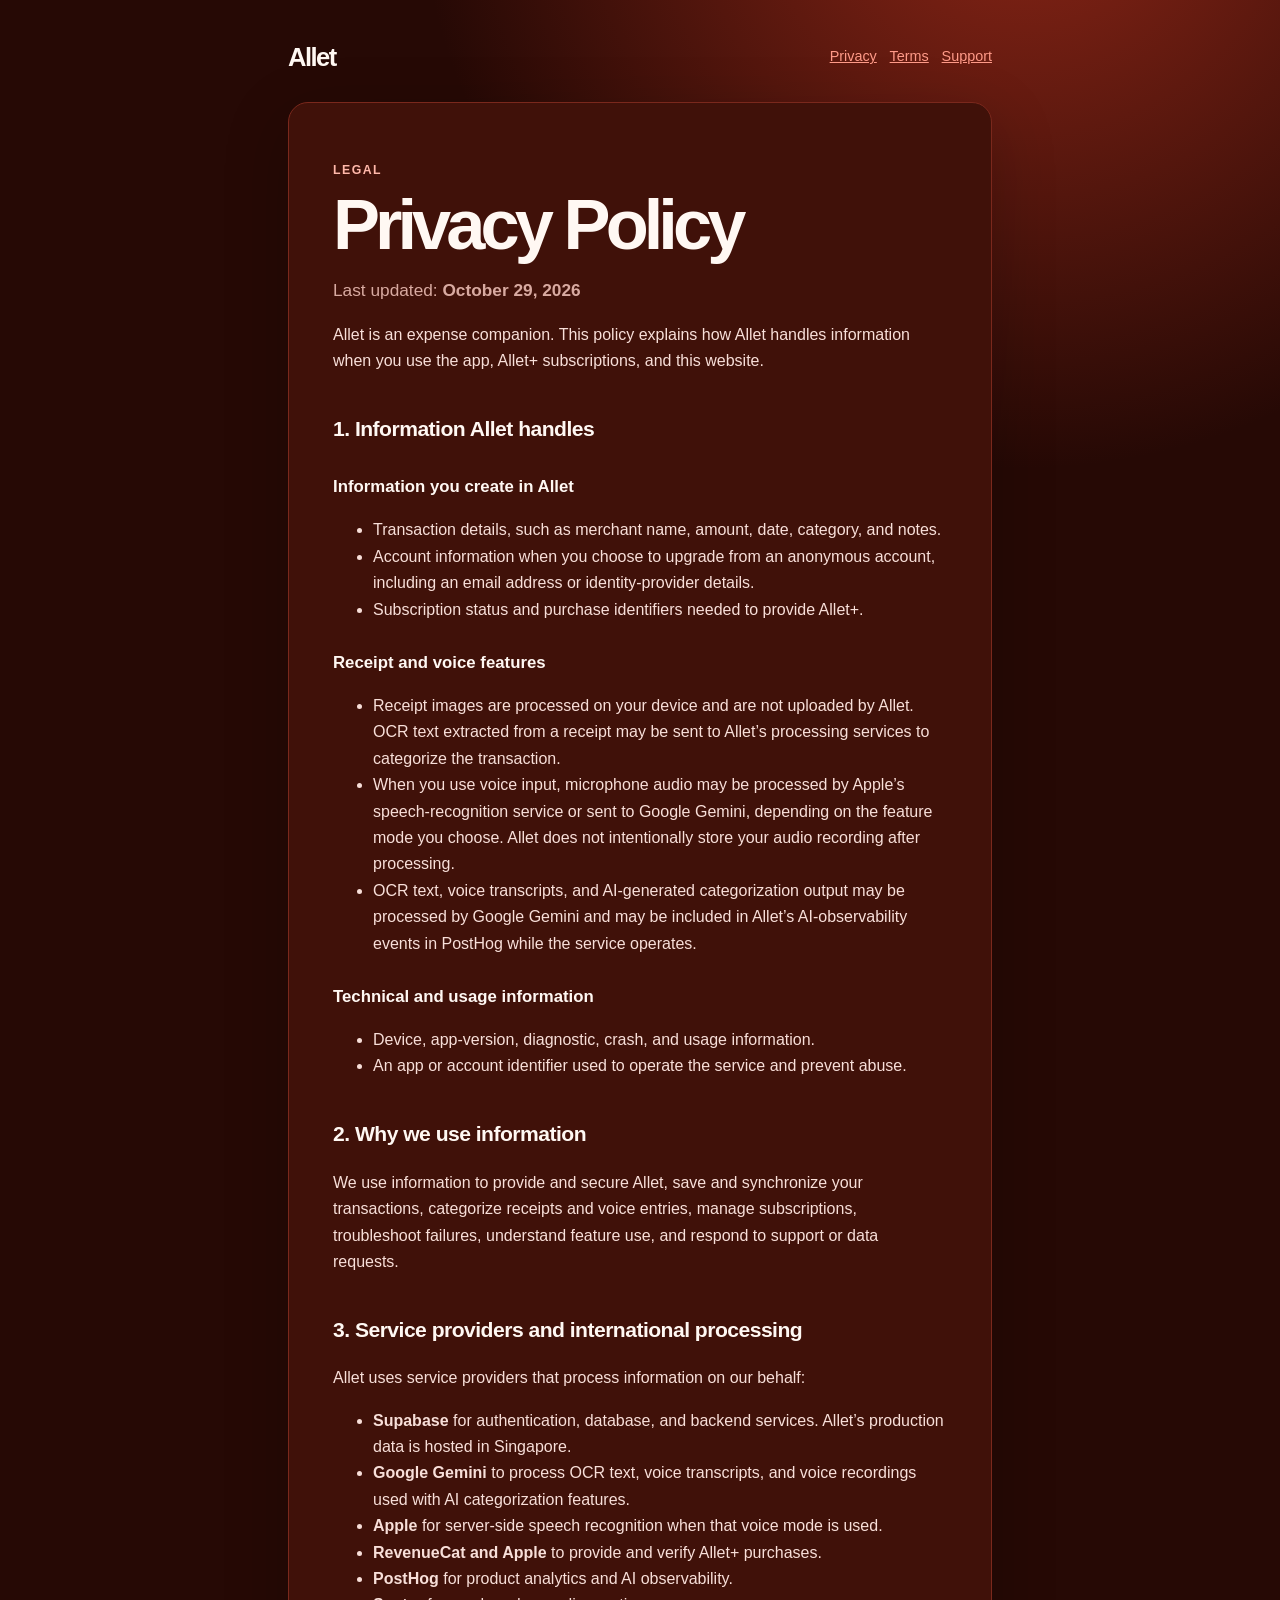
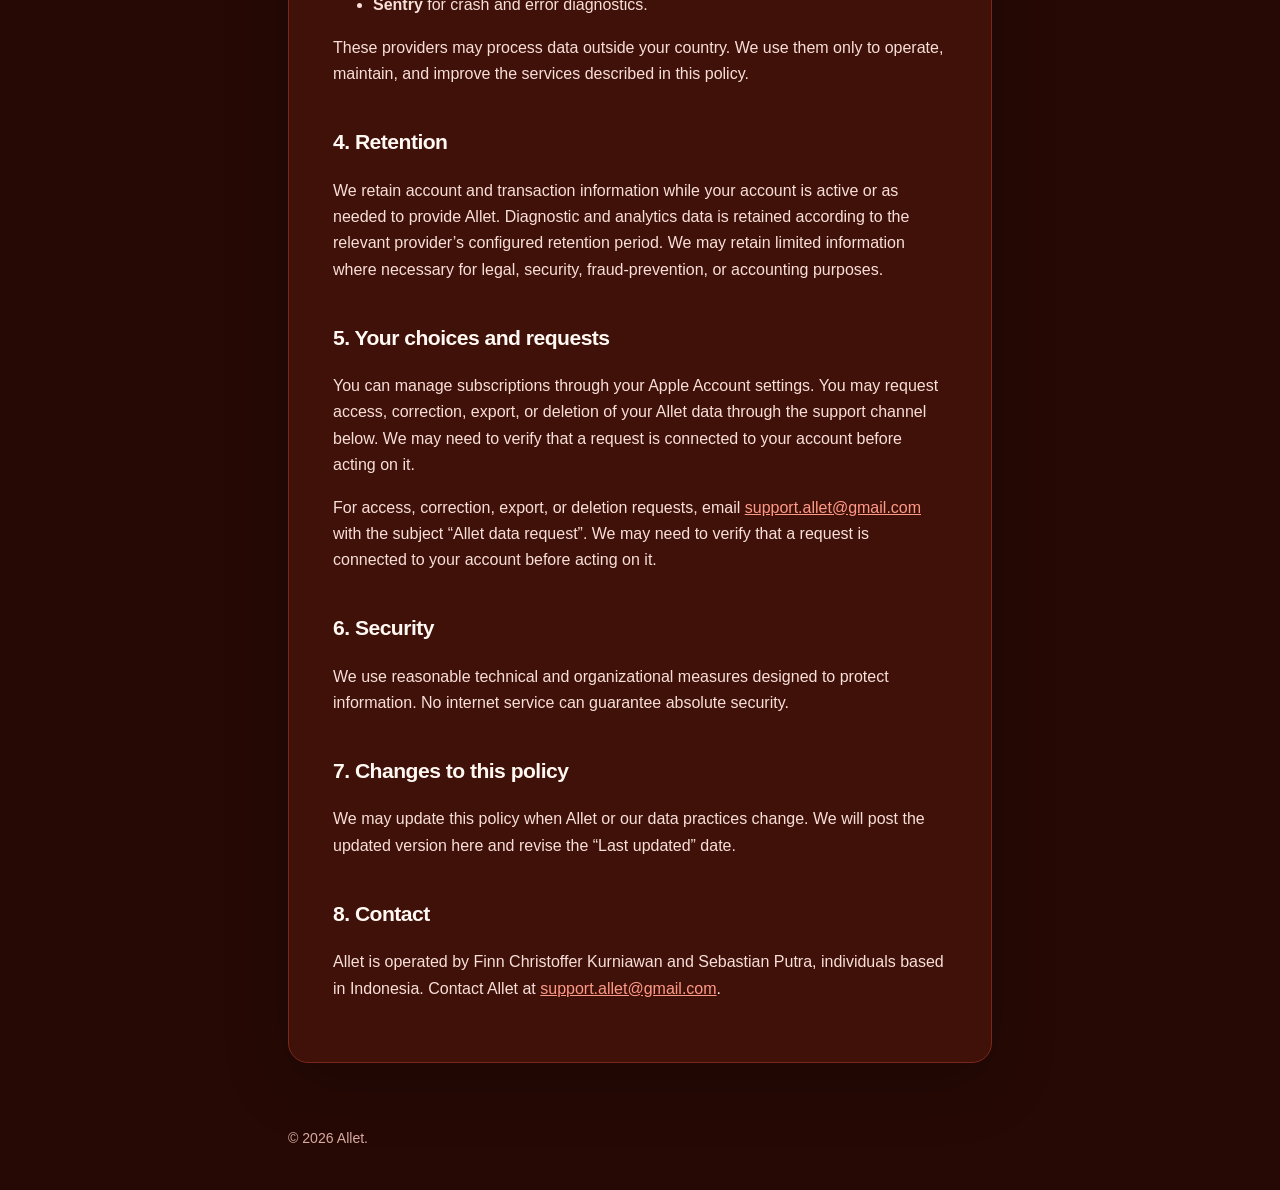
==== privacy/index.html @ b42dbd83 "docs(legal): publish Allet legal pages" ====
<!doctype html>
<html lang="en">
  <head>
    <meta charset="utf-8">
    <meta name="viewport" content="width=device-width, initial-scale=1">
    <title>Privacy Policy — Allet</title>
    <link rel="stylesheet" href="../assets/site.css">
  </head>
  <body>
    <header>
      <a class="brand" href="../">Allet</a>
      <nav aria-label="Legal pages"><a aria-current="page" href="./">Privacy</a><a href="../terms/">Terms</a><a href="../support/">Support</a></nav>
    </header>
    <main><article class="card">
      <p class="eyebrow">Legal</p><h1>Privacy Policy</h1>
      <p class="lede">Last updated: <strong>October 29, 2026</strong></p>
      <p>Allet is an expense companion. This policy explains how Allet handles information when you use the app, Allet+ subscriptions, and this website.</p>

      <h2>1. Information Allet handles</h2>
      <h3>Information you create in Allet</h3>
      <ul><li>Transaction details, such as merchant name, amount, date, category, and notes.</li><li>Account information when you choose to upgrade from an anonymous account, including an email address or identity-provider details.</li><li>Subscription status and purchase identifiers needed to provide Allet+.</li></ul>
      <h3>Receipt and voice features</h3>
      <ul><li>Receipt images are processed on your device and are not uploaded by Allet. OCR text extracted from a receipt may be sent to Allet’s processing services to categorize the transaction.</li><li>When you use voice input, microphone audio may be processed by Apple’s speech-recognition service or sent to Google Gemini, depending on the feature mode you choose. Allet does not intentionally store your audio recording after processing.</li><li>OCR text, voice transcripts, and AI-generated categorization output may be processed by Google Gemini and may be included in Allet’s AI-observability events in PostHog while the service operates.</li></ul>
      <h3>Technical and usage information</h3>
      <ul><li>Device, app-version, diagnostic, crash, and usage information.</li><li>An app or account identifier used to operate the service and prevent abuse.</li></ul>

      <h2>2. Why we use information</h2>
      <p>We use information to provide and secure Allet, save and synchronize your transactions, categorize receipts and voice entries, manage subscriptions, troubleshoot failures, understand feature use, and respond to support or data requests.</p>

      <h2>3. Service providers and international processing</h2>
      <p>Allet uses service providers that process information on our behalf:</p>
      <ul><li><strong>Supabase</strong> for authentication, database, and backend services. Allet’s production data is hosted in Singapore.</li><li><strong>Google Gemini</strong> to process OCR text, voice transcripts, and voice recordings used with AI categorization features.</li><li><strong>Apple</strong> for server-side speech recognition when that voice mode is used.</li><li><strong>RevenueCat and Apple</strong> to provide and verify Allet+ purchases.</li><li><strong>PostHog</strong> for product analytics and AI observability.</li><li><strong>Sentry</strong> for crash and error diagnostics.</li></ul>
      <p>These providers may process data outside your country. We use them only to operate, maintain, and improve the services described in this policy.</p>

      <h2>4. Retention</h2>
      <p>We retain account and transaction information while your account is active or as needed to provide Allet. Diagnostic and analytics data is retained according to the relevant provider’s configured retention period. We may retain limited information where necessary for legal, security, fraud-prevention, or accounting purposes.</p>

      <h2>5. Your choices and requests</h2>
      <p>You can manage subscriptions through your Apple Account settings. You may request access, correction, export, or deletion of your Allet data through the support channel below. We may need to verify that a request is connected to your account before acting on it.</p>
      <p>For access, correction, export, or deletion requests, email <a href="mailto:support.allet@gmail.com?subject=Allet%20data%20request">support.allet@gmail.com</a> with the subject “Allet data request”. We may need to verify that a request is connected to your account before acting on it.</p>

      <h2>6. Security</h2>
      <p>We use reasonable technical and organizational measures designed to protect information. No internet service can guarantee absolute security.</p>

      <h2>7. Changes to this policy</h2>
      <p>We may update this policy when Allet or our data practices change. We will post the updated version here and revise the “Last updated” date.</p>

      <h2>8. Contact</h2>
      <p>Allet is operated by Finn Christoffer Kurniawan and Sebastian Putra, individuals based in Indonesia. Contact Allet at <a href="mailto:support.allet@gmail.com">support.allet@gmail.com</a>.</p>
    </article></main>
    <footer>© 2026 Allet.</footer>
  </body>
</html>
---- assets/site.css ----
:root {
  color-scheme: dark;
  --ink: #fff8f3;
  --muted: #d8aaa1;
  --accent: #ff634e;
  --surface: #49130a;
  --line: #7a281c;
  --bg: #260905;
}

* { box-sizing: border-box; }

body {
  margin: 0;
  background: radial-gradient(circle at 80% -5%, #8d2617, transparent 38rem), var(--bg);
  color: var(--ink);
  font: 16px/1.65 ui-rounded, "Avenir Next", Avenir, "Helvetica Neue", Arial, sans-serif;
}

a { color: #ff9a88; }
a:focus-visible { outline: 3px solid #fff; outline-offset: 3px; }

header, main, footer { width: min(44rem, calc(100% - 2.5rem)); margin: auto; }

header { padding: 2.25rem 0 1.5rem; display: flex; align-items: center; justify-content: space-between; gap: 1rem; }
.brand { color: var(--ink); font-size: 1.6rem; font-weight: 800; letter-spacing: -.06em; text-decoration: none; }
nav { display: flex; flex-wrap: wrap; gap: .8rem; }
nav a { font-size: .9rem; }

main { padding-bottom: 3rem; }
.card { background: color-mix(in srgb, var(--surface) 88%, black); border: 1px solid var(--line); border-radius: 1.25rem; padding: clamp(1.5rem, 5vw, 2.75rem); box-shadow: 0 1.2rem 4rem rgb(0 0 0 / .22); }
.eyebrow { color: #ffb8aa; font-size: .77rem; font-weight: 800; letter-spacing: .12em; text-transform: uppercase; }
h1 { max-width: 15ch; margin: .35rem 0 .65rem; font-size: clamp(2.25rem, 9vw, 4.4rem); line-height: .95; letter-spacing: -.07em; }
h2 { margin-top: 2.35rem; font-size: 1.32rem; letter-spacing: -.025em; }
h3 { margin-top: 1.6rem; font-size: 1.05rem; }
p, li { color: #f8dfd9; }
.lede { max-width: 42rem; color: var(--muted); font-size: 1.08rem; }
.notice { border-left: 3px solid var(--accent); margin: 1.6rem 0; padding: .75rem 1rem; background: rgb(255 99 78 / .12); color: #ffe6e0; }
.grid { display: grid; grid-template-columns: repeat(auto-fit, minmax(13rem, 1fr)); gap: 1rem; margin-top: 2rem; }
.link-card { display: block; border: 1px solid var(--line); border-radius: 1rem; padding: 1.1rem; color: var(--ink); text-decoration: none; }
.link-card:hover { background: rgb(255 255 255 / .06); }
.link-card strong, .link-card span { display: block; }
.link-card span { color: var(--muted); font-size: .91rem; margin-top: .35rem; }
hr { border: 0; border-top: 1px solid var(--line); margin: 2.25rem 0; }
footer { padding: 1rem 0 2.5rem; color: var(--muted); font-size: .88rem; }

@media (max-width: 32rem) { header { align-items: flex-start; flex-direction: column; } }
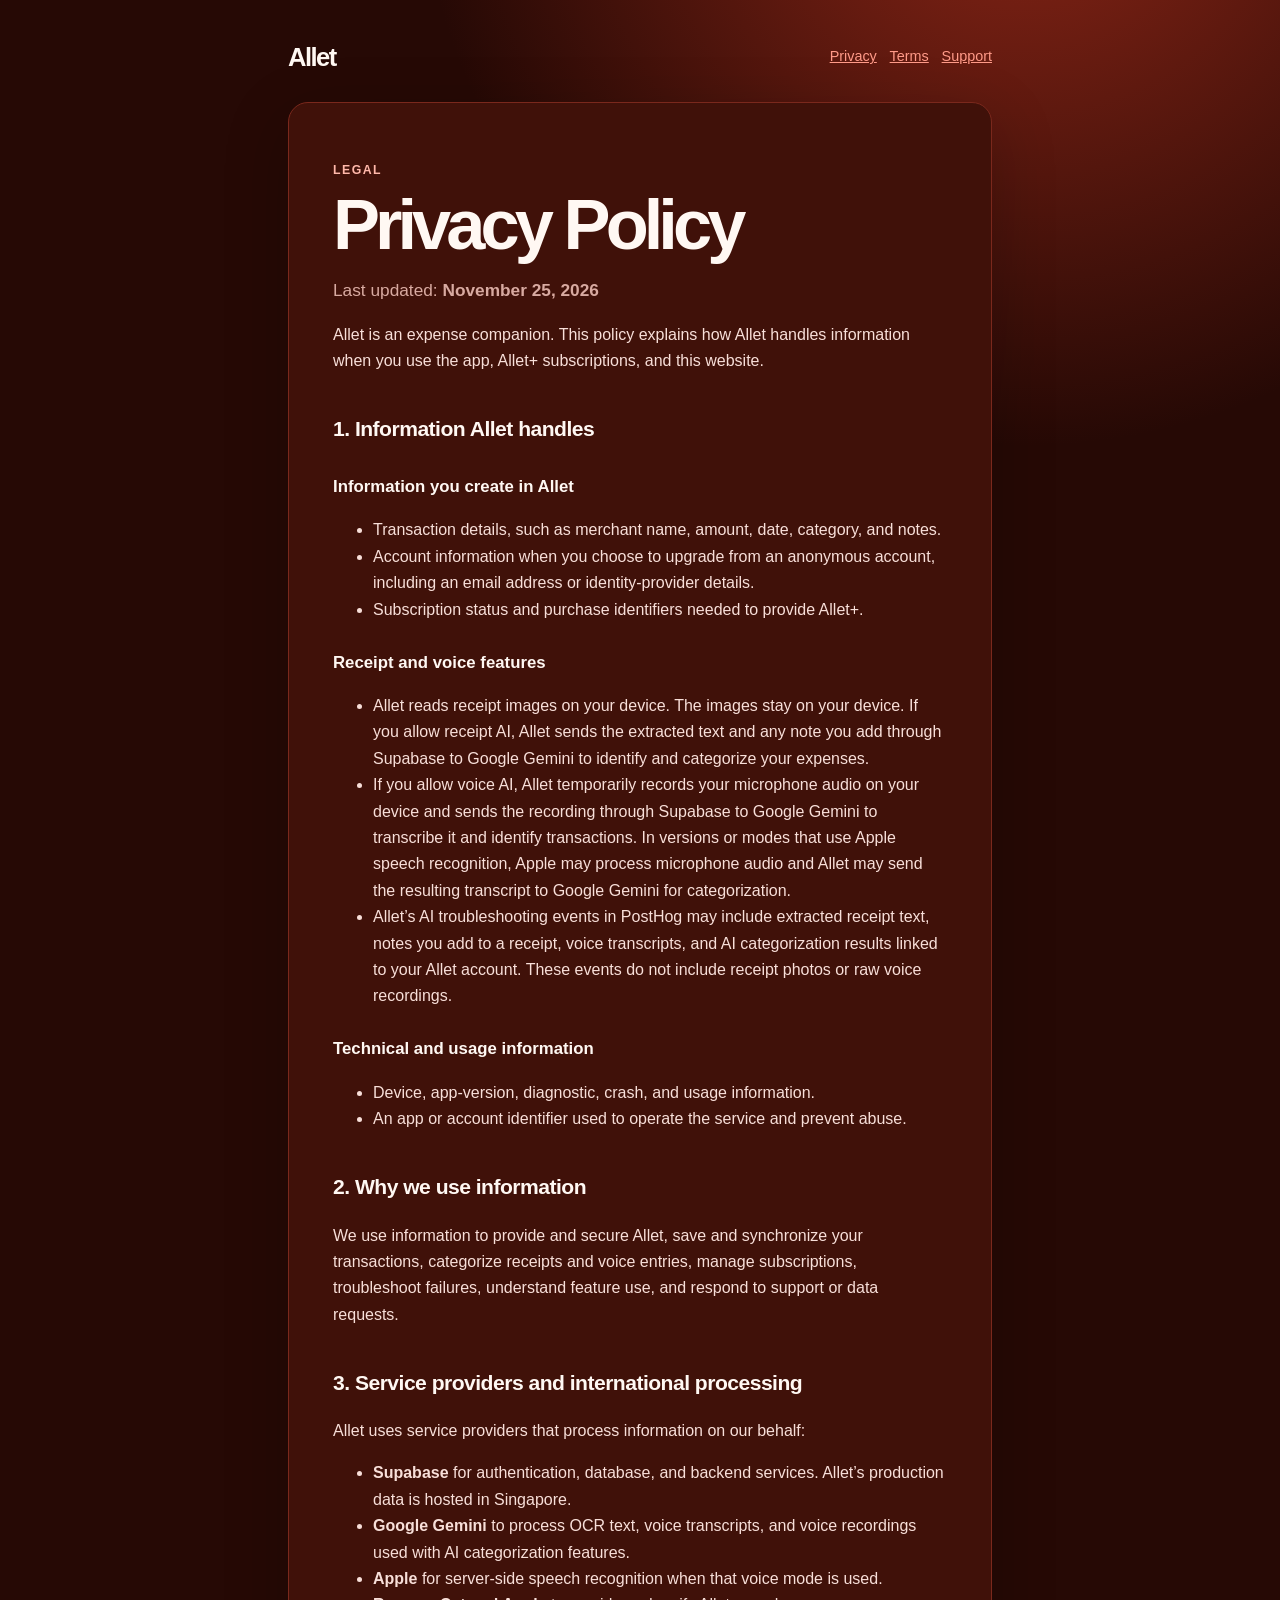
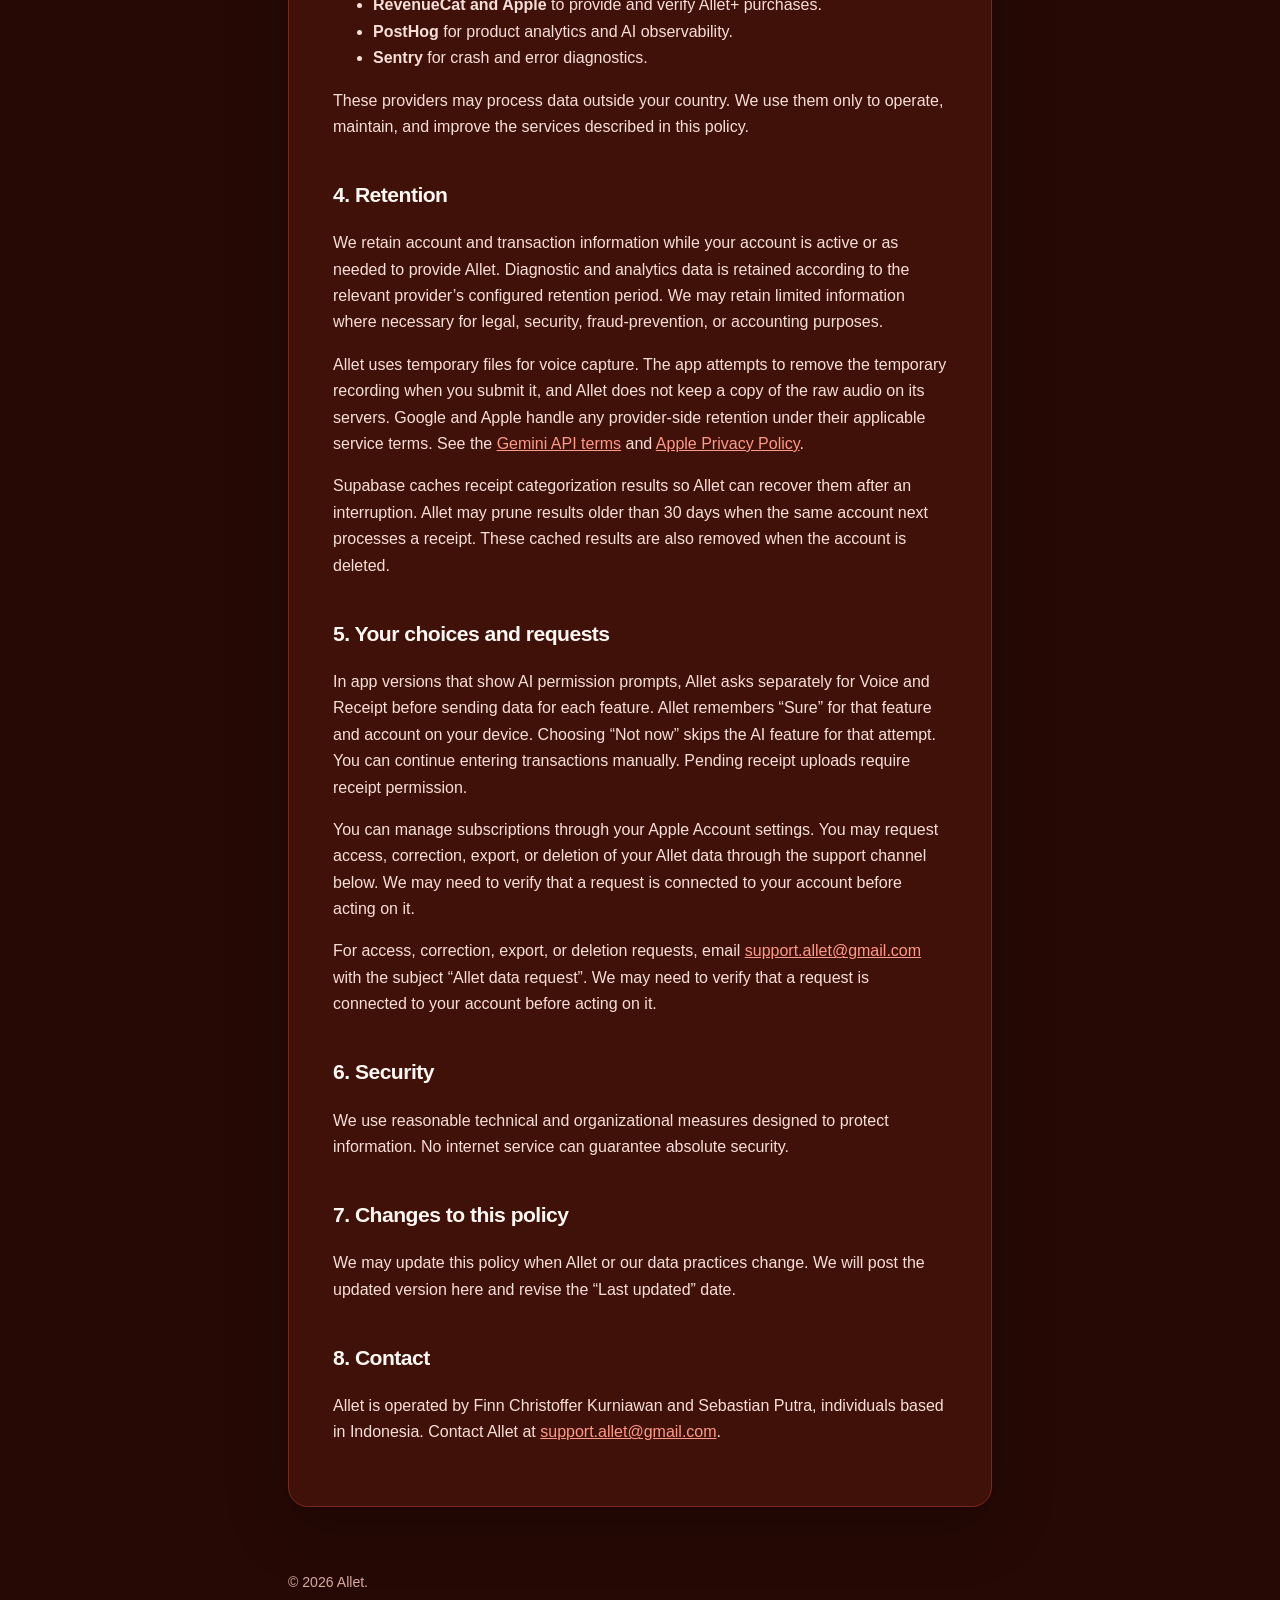
==== commit dffcab37: "docs(legal): explain AI sharing and receipt retention" ====
--- a/privacy/index.html
+++ b/privacy/index.html
@@ -13,14 +13,18 @@
     </header>
     <main><article class="card">
       <p class="eyebrow">Legal</p><h1>Privacy Policy</h1>
-      <p class="lede">Last updated: <strong>October 29, 2026</strong></p>
+      <p class="lede">Last updated: <strong>November 25, 2026</strong></p>
       <p>Allet is an expense companion. This policy explains how Allet handles information when you use the app, Allet+ subscriptions, and this website.</p>
 
       <h2>1. Information Allet handles</h2>
       <h3>Information you create in Allet</h3>
       <ul><li>Transaction details, such as merchant name, amount, date, category, and notes.</li><li>Account information when you choose to upgrade from an anonymous account, including an email address or identity-provider details.</li><li>Subscription status and purchase identifiers needed to provide Allet+.</li></ul>
       <h3>Receipt and voice features</h3>
-      <ul><li>Receipt images are processed on your device and are not uploaded by Allet. OCR text extracted from a receipt may be sent to Allet’s processing services to categorize the transaction.</li><li>When you use voice input, microphone audio may be processed by Apple’s speech-recognition service or sent to Google Gemini, depending on the feature mode you choose. Allet does not intentionally store your audio recording after processing.</li><li>OCR text, voice transcripts, and AI-generated categorization output may be processed by Google Gemini and may be included in Allet’s AI-observability events in PostHog while the service operates.</li></ul>
+      <ul>
+        <li>Allet reads receipt images on your device. The images stay on your device. If you allow receipt AI, Allet sends the extracted text and any note you add through Supabase to Google Gemini to identify and categorize your expenses.</li>
+        <li>If you allow voice AI, Allet temporarily records your microphone audio on your device and sends the recording through Supabase to Google Gemini to transcribe it and identify transactions. In versions or modes that use Apple speech recognition, Apple may process microphone audio and Allet may send the resulting transcript to Google Gemini for categorization.</li>
+        <li>Allet’s AI troubleshooting events in PostHog may include extracted receipt text, notes you add to a receipt, voice transcripts, and AI categorization results linked to your Allet account. These events do not include receipt photos or raw voice recordings.</li>
+      </ul>
       <h3>Technical and usage information</h3>
       <ul><li>Device, app-version, diagnostic, crash, and usage information.</li><li>An app or account identifier used to operate the service and prevent abuse.</li></ul>
 
@@ -35,7 +39,11 @@
       <h2>4. Retention</h2>
       <p>We retain account and transaction information while your account is active or as needed to provide Allet. Diagnostic and analytics data is retained according to the relevant provider’s configured retention period. We may retain limited information where necessary for legal, security, fraud-prevention, or accounting purposes.</p>
 
+      <p>Allet uses temporary files for voice capture. The app attempts to remove the temporary recording when you submit it, and Allet does not keep a copy of the raw audio on its servers. Google and Apple handle any provider-side retention under their applicable service terms. See the <a href="https://ai.google.dev/gemini-api/terms">Gemini API terms</a> and <a href="https://www.apple.com/legal/privacy/">Apple Privacy Policy</a>.</p>
+      <p>Supabase caches receipt categorization results so Allet can recover them after an interruption. Allet may prune results older than 30 days when the same account next processes a receipt. These cached results are also removed when the account is deleted.</p>
+
       <h2>5. Your choices and requests</h2>
+      <p>In app versions that show AI permission prompts, Allet asks separately for Voice and Receipt before sending data for each feature. Allet remembers “Sure” for that feature and account on your device. Choosing “Not now” skips the AI feature for that attempt. You can continue entering transactions manually. Pending receipt uploads require receipt permission.</p>
       <p>You can manage subscriptions through your Apple Account settings. You may request access, correction, export, or deletion of your Allet data through the support channel below. We may need to verify that a request is connected to your account before acting on it.</p>
       <p>For access, correction, export, or deletion requests, email <a href="mailto:support.allet@gmail.com?subject=Allet%20data%20request">support.allet@gmail.com</a> with the subject “Allet data request”. We may need to verify that a request is connected to your account before acting on it.</p>
 
